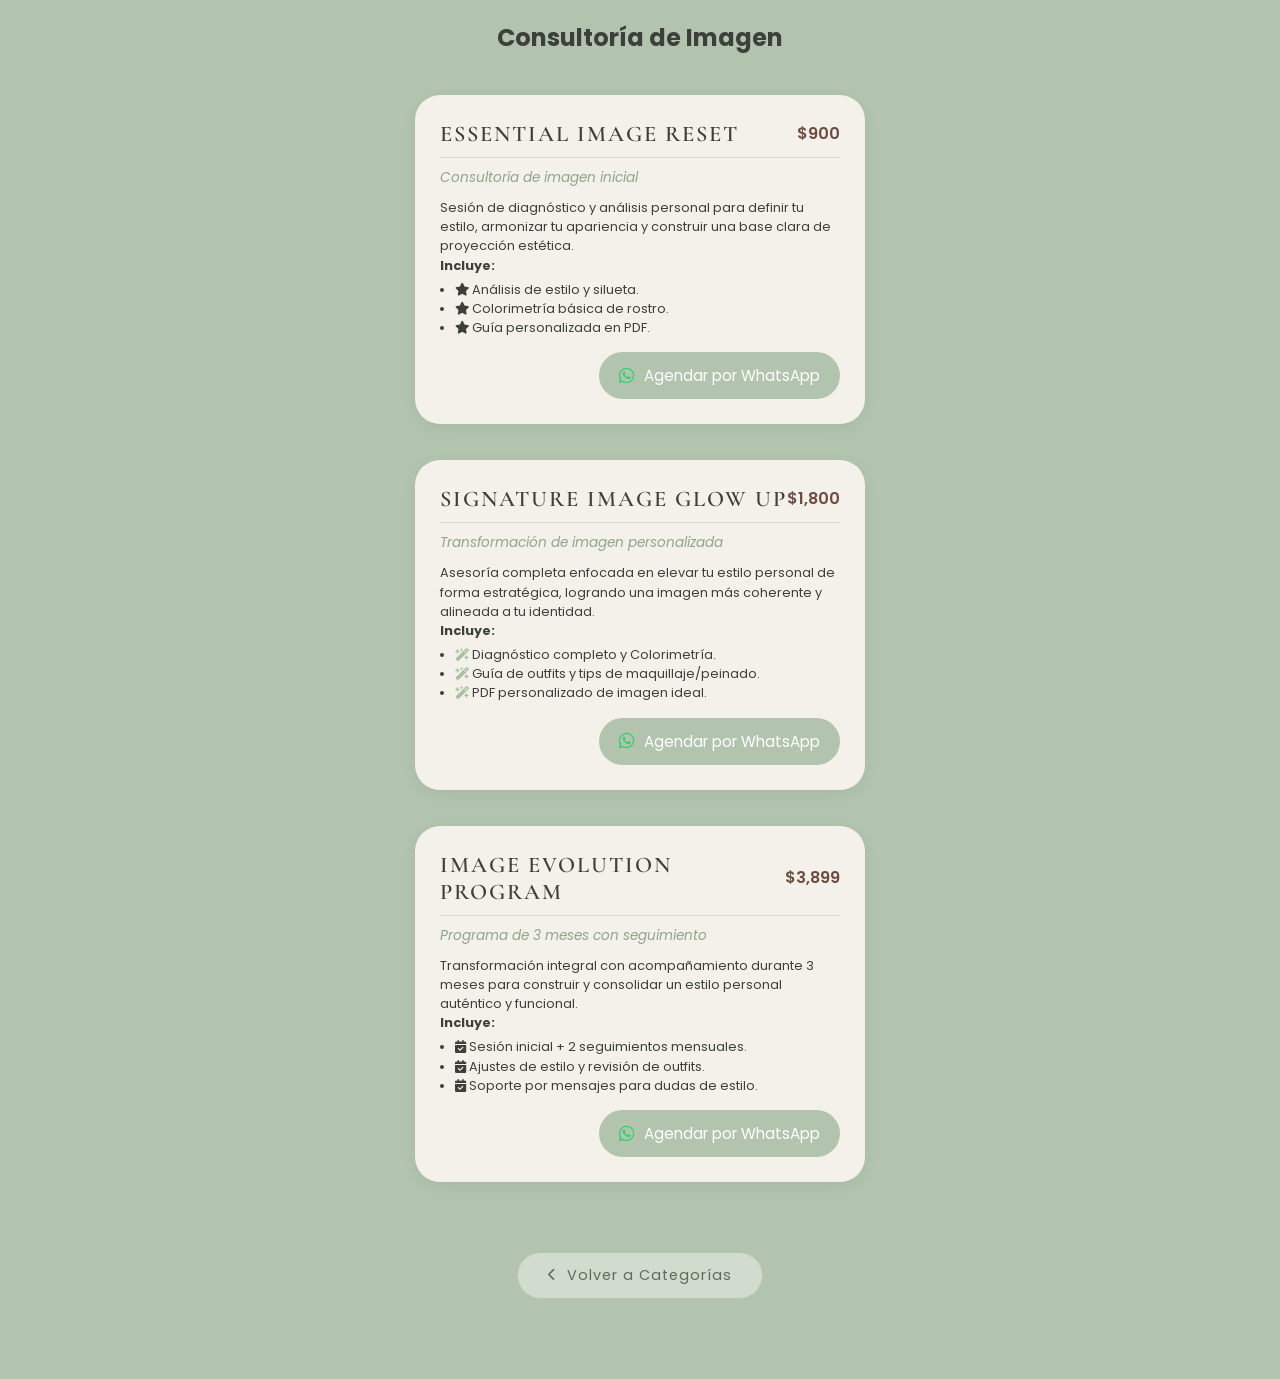
==== consultoria.html @ 10d69b69 "Creacion de pagina" ====
<!DOCTYPE html>
<html lang="es">
<head>
    <meta charset="UTF-8">
    <meta name="viewport" content="width=device-width, initial-scale=1.0">
    <title>Consultoría | Caroez</title>
    <link rel="stylesheet" href="caroez_design.css">
    <link rel="stylesheet" href="https://cdnjs.cloudflare.com/ajax/libs/font-awesome/6.5.1/css/all.min.css">
    <link href="https://fonts.googleapis.com/css2?family=Cormorant+Garamond:wght@600&family=Poppins:wght@300;400;600&display=swap" rel="stylesheet">
</head>
<body>

    <div class="container">
        <header class="profile">
            <h2 class="category-title">Consultoría de Imagen</h2>
        </header>

        <main class="links">
            
            <div class="service-card">
                <div class="service-header">
                    <span class="service-name">ESSENTIAL IMAGE RESET</span>
                    <span class="service-price">$900</span>
                </div>
                <p class="service-tagline">Consultoría de imagen inicial</p>
                <div class="service-details">
                    <p class="experiencia-text">Sesión de diagnóstico y análisis personal para definir tu estilo, armonizar tu apariencia y construir una base clara de proyección estética.</p>
                    <strong>Incluye:</strong>
                    <ul class="include-list">
                        <li><i class="fa-solid fa-star check-icon"></i> Análisis de estilo y silueta.</li>
                        <li><i class="fa-solid fa-star check-icon"></i> Colorimetría básica de rostro.</li>
                        <li><i class="fa-solid fa-star check-icon"></i> Guía personalizada en PDF.</li>
                    </ul>
                </div>
                <a href="https://wa.me/523318914439?text=Hola!%20Me%20interesa%20Essential%20Image%20Reset%20($900)" class="btn-book" target="_blank">
                    <i class="fa-brands fa-whatsapp"></i> Agendar por WhatsApp
                </a>
            </div>

            <div class="service-card">
                <div class="service-header">
                    <span class="service-name">SIGNATURE IMAGE GLOW UP</span>
                    <span class="service-price">$1,800</span>
                </div>
                <p class="service-tagline">Transformación de imagen personalizada</p>
                <div class="service-details">
                    <p class="experiencia-text">Asesoría completa enfocada en elevar tu estilo personal de forma estratégica, logrando una imagen más coherente y alineada a tu identidad.</p>
                    <strong>Incluye:</strong>
                    <ul class="include-list">
                        <li><i class="fa-solid fa-wand-magic-sparkles check-icon"></i> Diagnóstico completo y Colorimetría.</li>
                        <li><i class="fa-solid fa-wand-magic-sparkles check-icon"></i> Guía de outfits y tips de maquillaje/peinado.</li>
                        <li><i class="fa-solid fa-wand-magic-sparkles check-icon"></i> PDF personalizado de imagen ideal.</li>
                    </ul>
                </div>
                <a href="https://wa.me/523318914439?text=Hola!%20Me%20interesa%20Signature%20Image%20Glow%20Up%20($1,800)" class="btn-book" target="_blank">
                    <i class="fa-brands fa-whatsapp"></i> Agendar por WhatsApp
                </a>
            </div>

            <div class="service-card">
                <div class="service-header">
                    <span class="service-name">IMAGE EVOLUTION PROGRAM</span>
                    <span class="service-price">$3,899</span>
                </div>
                <p class="service-tagline">Programa de 3 meses con seguimiento</p>
                <div class="service-details">
                    <p class="experiencia-text">Transformación integral con acompañamiento durante 3 meses para construir y consolidar un estilo personal auténtico y funcional.</p>
                    <strong>Incluye:</strong>
                    <ul class="include-list">
                        <li><i class="fa-solid fa-calendar-check check-icon"></i> Sesión inicial + 2 seguimientos mensuales.</li>
                        <li><i class="fa-solid fa-calendar-check check-icon"></i> Ajustes de estilo y revisión de outfits.</li>
                        <li><i class="fa-solid fa-calendar-check check-icon"></i> Soporte por mensajes para dudas de estilo.</li>
                    </ul>
                </div>
                <a href="https://wa.me/523318914439?text=Hola!%20Me%20interesa%20Image%20Evolution%20Program%20($3,899)" class="btn-book" target="_blank">
                    <i class="fa-brands fa-whatsapp"></i> Agendar por WhatsApp
                </a>
            </div>

        </main>

        <footer class="footer-container">
         <a href="servicios.html" class="btn-back">
            <i class="fa-solid fa-chevron-left"></i> Volver a Categorías
        </a>
        </footer>
    </div>

</body>
</html>
---- caroez_design.css ----
:root {
    --verde-fondo: #b2c4ad;
    --beige-claro: #f4f1ea;
    --texto-oscuro: #3d403a;
    --blanco: #ffffff;
}

* {
    margin: 0;
    padding: 0;
    box-sizing: border-box;
}

body {
    background-color: var(--verde-fondo);
    font-family: 'Poppins', sans-serif;
    color: var(--texto-oscuro);
    display: flex;
    justify-content: center;
    align-items: flex-start;
    min-height: 100vh;
    padding: 20px 40px;
}

.container {
    width: 100%;
    max-width: 450px;
    text-align: center;
}

.profile {
    margin-bottom: 40px;
}

.logo-container {
    width: 120px;
    height: 120px;
    background-color: var(--blanco);
    border-radius: 50%;
    margin: 0 auto 20px;
    display: flex;
    justify-content: center;
    align-items: center;
    overflow: hidden;
    box-shadow: 0 4px 8px rgba(0, 0, 0, 0.1);
}

.logo {
    width: 100%;
    height: 100%;
    object-fit: cover;
    display: block;
}

h1 {
    font-family: 'Cormorant Garamond', serif;
    font-size: 2rem;
    letter-spacing: 4px;
    font-weight: 600;
}

.subtitle {
    font-size: 0.9rem;
    letter-spacing: 3px;
    margin-top: 5px;
    opacity: 0.8;
}

.links {
    display: flex;
    flex-direction: column;
    gap: 16px;
    width: 100%;
}

.link-card {
    background-color: var(--beige-claro);
    color: var(--texto-oscuro);
    text-decoration: none;
    padding: 18px 20px;
    border-radius: 50px;
    font-weight: 400;
    font-size: 1.1rem;
    transition: all 0.3s ease;
    display: flex;
    align-items: center;
    justify-content: center;
    position: relative;
    border: 1px solid transparent;
}

.link-card:hover {
    transform: scale(1.02);
    background-color: var(--blanco);
    border: 1px solid rgba(0,0,0,0.1);
}

.icon {
    font-size: 1.4rem;
    position: absolute;
    left: 20px;
    display: flex;
    align-items: center;
    justify-content: center;
    width: 30px;
}

.fa-whatsapp { 
    color: #25D366; 
}

.fa-instagram { 
    color: #E1306C; 
}

.fa-tiktok { 
    color: #000000; 
}

.social-icons {
    margin-top: 40px;
    display: flex;
    justify-content: center;
    gap: 20px;
}

.social-icons a {
    color: var(--texto-oscuro);
    text-decoration: none;
    font-size: 0.9rem;
    font-weight: 600;
}

.service-info {
    display: flex;
    justify-content: space-between;
    width: 70%; /* Ajusta según el ancho de tus botones */
    align-items: center;
}

.service-name {
    font-family: 'Cormorant Garamond', serif;
    font-size: 1.4rem;
    letter-spacing: 2px;
    font-weight: 600;
}

.service-price {
    font-weight: 600;
    color: #6d4c41; /* Tono café de tu imagen original */
}

.service-tagline {
    font-size: 0.85rem;
    font-style: italic;
    margin: 10px 0;
    color: #8fa689;
}

.service-details {
    font-size: 0.8rem;
    line-height: 1.5;
}

.service-details ul {
    margin: 5px 0 10px 15px;
    padding: 0;
}

.service-card {
    background-color: var(--beige-claro);
    border-radius: 25px;
    padding: 25px;
    margin-bottom: 20px;
    text-align: left;
    color: var(--texto-oscuro);
    box-shadow: 0 4px 15px rgba(0,0,0,0.05);
}

.service-header {
    display: flex;
    justify-content: space-between;
    align-items: center;
    border-bottom: 1px solid rgba(0,0,0,0.1);
    padding-bottom: 10px;
}

.benefits {
    font-size: 0.75rem;
    border-top: 1px dashed rgba(0,0,0,0.1);
    padding-top: 10px;
}

.btn-book {
    display: flex; /* Esto alinea el icono y el texto */
    align-items: center;
    justify-content: center;
    text-align: center;
    background-color: var(--verde-fondo); /* Asegúrate de tener esta variable definida */
    color: white;
    text-decoration: none;
    padding: 12px 20px;
    margin-top: 15px;
    border-radius: 50px;
    font-size: 0.95rem;
    transition: 0.3s ease;
    gap: 10px; /* Espacio entre el icono y el texto */
    width: fit-content; /* El botón se ajusta al texto */
    margin-left: auto; /* Lo empuja a la derecha */
}

.btn-book i {
    font-size: 1.1rem; /* Un poco más grande el icono de WA */
}

.btn-book:hover {
    filter: brightness(0.9);
    transform: scale(1.02);
}

.btn-back {
    display: flex;
    align-items: center;
    gap: 10px;
    background-color: rgba(255, 255, 255, 0.4); /* Blanco traslúcido muy sutil */
    color: #5d6d59; /* Un verde oliva oscuro para el texto */
    text-decoration: none;
    padding: 12px 30px;
    border-radius: 50px;
    font-family: 'Poppins', sans-serif;
    font-size: 0.9rem;
    font-weight: 400;
    letter-spacing: 1px;
    border: 1px solid rgba(93, 109, 89, 0.2);
    transition: all 0.3s ease;
}

.btn-back:hover {
    background-color: #f4f1ea; /* El beige claro de tus tarjetas */
    color: #6d4c41; /* El café de tus precios */
    transform: translateY(-2px);
    box-shadow: 0 4px 10px rgba(0,0,0,0.05);
}

.btn-back i {
    font-size: 0.8rem;
}

.fa-wand-magic-sparkles, .fa-gem, .fa-arrow-up-right-dots, .fa-hourglass-half {
    color: #A8C0A0;
}

.footer-container {
    margin-top: 50px;
    padding-bottom: 60px;
    display: flex;
    justify-content: center;
}
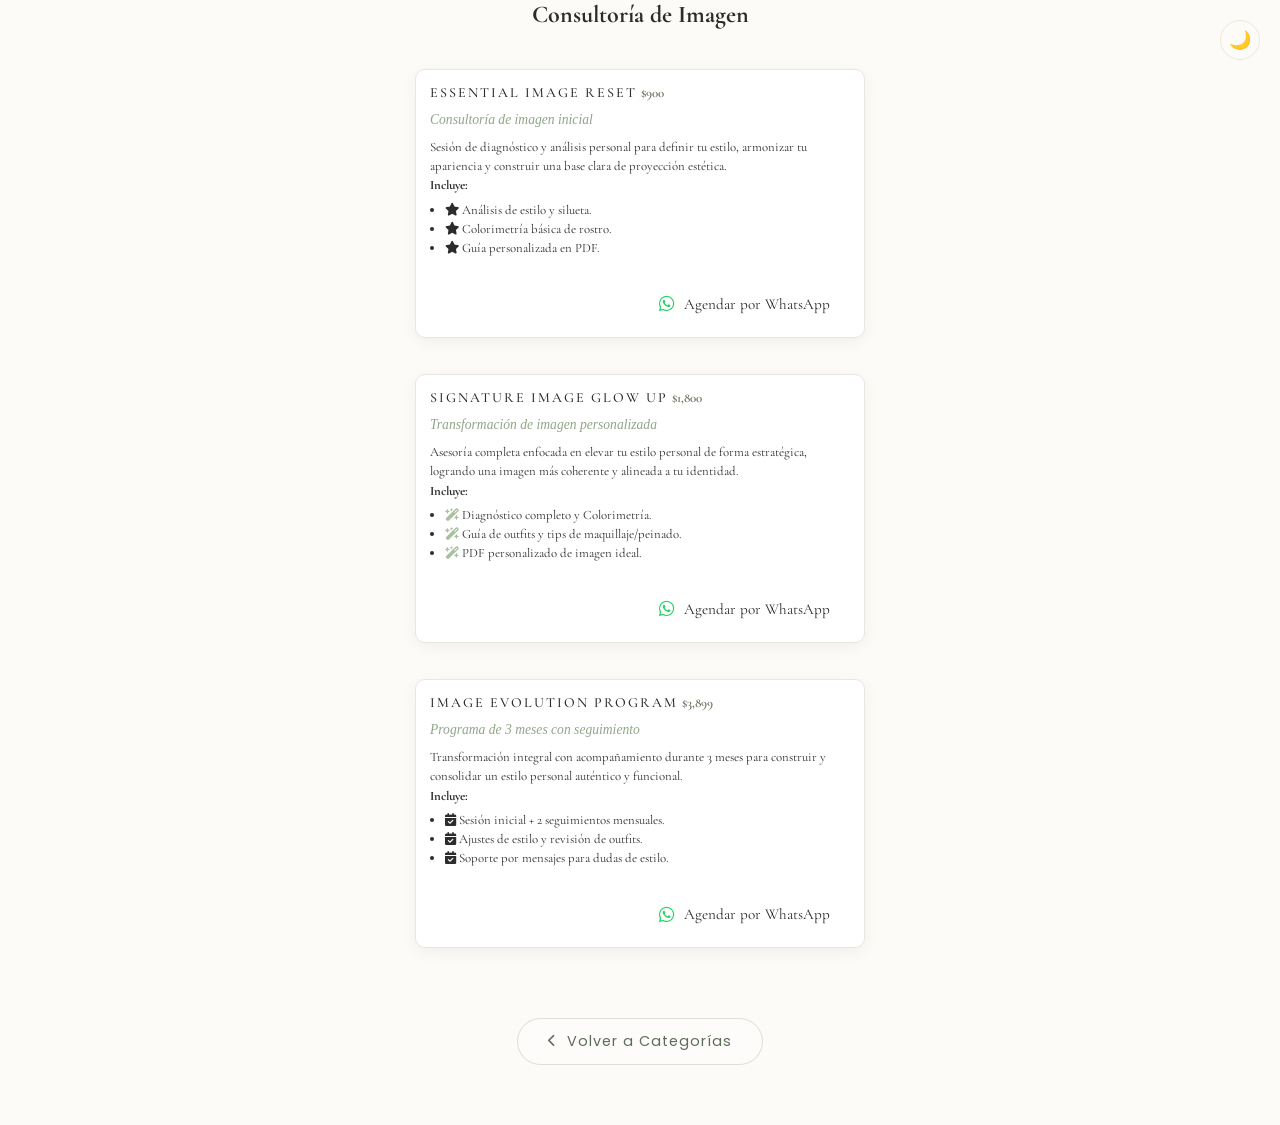
==== commit e7bf8b6a: "Cambio total de pagina Se rediseno por completo la pagina conforme a las instrucciones del cliente" ====
--- a/consultoria.html
+++ b/consultoria.html
@@ -4,11 +4,17 @@
     <meta charset="UTF-8">
     <meta name="viewport" content="width=device-width, initial-scale=1.0">
     <title>Consultoría | Caroez</title>
+    <link rel="icon" type="image/jpg" href="logo3.jpg">
+    <link rel="apple-touch-icon" href="logo3.jpg">
     <link rel="stylesheet" href="caroez_design.css">
     <link rel="stylesheet" href="https://cdnjs.cloudflare.com/ajax/libs/font-awesome/6.5.1/css/all.min.css">
     <link href="https://fonts.googleapis.com/css2?family=Cormorant+Garamond:wght@600&family=Poppins:wght@300;400;600&display=swap" rel="stylesheet">
 </head>
 <body>
+
+    <button id="darkModeToggle" style="position: fixed; top: 20px; right: 20px; background: none; border: 1px solid var(--border-color); border-radius: 50%; width: 40px; height: 40px; cursor: pointer; font-size: 18px; display: flex; align-items: center; justify-content: center; z-index: 1000;">
+        <span id="darkModeIcon">🌙</span>
+    </button>
 
     <div class="container">
         <header class="profile">
@@ -85,6 +91,6 @@
         </a>
         </footer>
     </div>
-
+    <script src="script.js"></script>
 </body>
 </html>
--- a/caroez_design.css
+++ b/caroez_design.css
@@ -1,8 +1,21 @@
 :root {
-    --verde-fondo: #b2c4ad;
-    --beige-claro: #f4f1ea;
-    --texto-oscuro: #3d403a;
-    --blanco: #ffffff;
+    --bg-color: #fdfbf7;        /* Fondo cálido suave */
+    --card-bg: #ffffff;         /* Fondo de tarjetas */
+    --text-color: #2c2c2c;      /* Texto principal */
+    --text-muted: #6b705c;      /* Subtítulos */
+    --border-color: #eae5df;    /* Bordes y líneas */
+    --btn-bg: #1a1a1a;          /* Botones principales */
+    --btn-text: #ffffff;
+}
+
+body.dark-mode {
+    --bg-color: #121212;        /* Fondo negro elegante para la noche */
+    --card-bg: #1e1e1e;         /* Tarjetas en gris oscuro */
+    --text-color: #f3f3f3;      /* Texto blanco suave */
+    --text-muted: #a0a0a0;      /* Subtítulos más claros */
+    --border-color: #333333;    /* Bordes sutiles oscuros */
+    --btn-bg: #ffffff;          /* Botones blancos en modo oscuro */
+    --btn-text: #121212;
 }
 
 * {
@@ -12,14 +25,45 @@
 }
 
 body {
-    background-color: var(--verde-fondo);
-    font-family: 'Poppins', sans-serif;
-    color: var(--texto-oscuro);
+    background-color: var(--bg-color); /* Un beige muy claro y elegante */
+    font-family: 'Cormorant Garamond', serif; /* Tipografía elegante y sofisticada */
+    margin: 0;
+    color: var(--text-color); /* Un gris oscuro para el texto, más suave que el negro puro */
+    transition: background-color 0.3s ease, color 0.3s ease;
     display: flex;
     justify-content: center;
     align-items: flex-start;
     min-height: 100vh;
-    padding: 20px 40px;
+    padding: 0;
+}
+
+.button, .menu-option, .categoria-btn {
+    background-color: #fcfaf7; /* Un blanco hueso muy sutil para suavizar */
+    color: #7d0b59; /* El texto interno lleva el morado del logo */
+    border: none;
+    padding: 15px 30px;
+    margin: 12px auto;
+    border-radius: 30px; /* Bordes redondeados premium */
+    display: flex;
+    align-items: center;
+    justify-content: center;
+    font-weight: 500;
+    text-decoration: none;
+    box-shadow: 0 4px 10px rgba(0, 0, 0, 0.15);
+    transition: all 0.3s ease;
+    width: 85%;
+    max-width: 400px;
+}
+
+.precio, .duracion, .acento-marca {
+    color: #b1d235; /* Este es el verde lima sutil de las líneas de tu logo, ¡resaltará increíble sobre el morado! */
+    font-weight: bold;
+}
+
+.button:hover, .menu-option:hover, .categoria-btn:hover {
+    transform: translateY(-2px);
+    box-shadow: 0 6px 15px rgba(0, 0, 0, 0.25);
+    background-color: #ffffff;
 }
 
 .container {
@@ -52,11 +96,29 @@
     display: block;
 }
 
-h1 {
-    font-family: 'Cormorant Garamond', serif;
-    font-size: 2rem;
-    letter-spacing: 4px;
-    font-weight: 600;
+h1, h2, h3 {
+    color: var(--text-color);
+    text-align: center;
+}
+
+.header-section img, 
+header img, 
+.logo-servicios {
+    width: 130px;
+    height: 130px;
+    border-radius: 50%;
+    object-fit: cover; /* Evita que la imagen se distorsione */
+    display: block;
+    margin: 0 auto 15px auto; /* Lo mantiene centrado */
+}
+
+.card-servicio {
+    background-color: rgba(255, 255, 255, 0.07); /* Un fondo blanco ultra transparente para separar los servicios sin perder el fondo morado */
+    border: 1px solid rgba(255, 255, 255, 0.15);
+    border-radius: 15px;
+    padding: 20px;
+    margin: 15px auto;
+    max-width: 500px;
 }
 
 .subtitle {
@@ -147,7 +209,7 @@
 
 .service-price {
     font-weight: 600;
-    color: #6d4c41; /* Tono café de tu imagen original */
+    color: var(--text-color); /* Tono café de tu imagen original */
 }
 
 .service-tagline {
@@ -176,7 +238,7 @@
     color: var(--texto-oscuro);
     box-shadow: 0 4px 15px rgba(0,0,0,0.05);
 }
-
+H1
 .service-header {
     display: flex;
     justify-content: space-between;
@@ -197,7 +259,7 @@
     justify-content: center;
     text-align: center;
     background-color: var(--verde-fondo); /* Asegúrate de tener esta variable definida */
-    color: white;
+    color: var(--text-color);
     text-decoration: none;
     padding: 12px 20px;
     margin-top: 15px;
@@ -255,4 +317,169 @@
     padding-bottom: 60px;
     display: flex;
     justify-content: center;
+}
+
+/* --- Estilos para la sección de Citas --- */
+.booking-container {
+    width: 100%;
+    max-width: 480px;
+    padding: 30px;
+    background-color: var(--card-bg);
+    border-radius: 12px;
+    border: 1px solid var(--border-color);
+    box-shadow: 0 4px 20px rgba(0, 0, 0, 0.04);
+    box-sizing: border-box;
+}
+
+.form-group {
+    margin-bottom: 18px;
+    text-align: left;
+}
+
+.form-group label {
+    display: block;
+    margin-bottom: 6px;
+    font-weight: 500;
+    color: #333333; /* Gris oscuro para los labels */
+}
+
+.form-group input, 
+.form-group select {
+    width: 100%;
+    padding: 12px;
+    border-radius: 8px;
+    border: 1px solid var(--border-color);
+    background-color: var(--card-bg);
+    color: var(--text-color);
+    font-size: 15px;
+    box-sizing: border-box;
+}
+
+.form-group input, 
+.form-group select,
+.form-group textarea {
+    font-family: 'Cormorant Garamond', serif; /* O la fuente principal que use tu proyecto */
+    font-size: 16px; /* Asegura un tamaño cómodo de lectura */
+    color: var(--text-color);
+}
+
+.btn-confirmar {
+    width: 100%;
+    background-color: var(--btn-bg);
+    color: var(--btn-text);
+    font-weight: bold;
+    padding: 14px;
+    border: none;
+    border-radius: 25px;
+    cursor: pointer;
+    font-size: 16px;
+    transition: all 0.3s ease;
+    margin-top: 10px;
+}
+
+.btn-confirmar:hover {
+    background-color: #333333;
+    transform: translateY(-2px);
+}
+
+.main-booking-wrapper {
+    display: flex;
+    flex-direction: column;
+    align-items: center;
+    justify-content: center;
+    padding: 30px 20px;
+    box-sizing: border-box;
+}
+
+.header-section {
+    text-align: center;
+    margin-bottom: 25px;
+}
+
+.logo-citas {
+    width: 110px;
+    height: 110px;
+    border-radius: 50%;
+    object-fit: cover;
+    margin-bottom: 12px;
+    box-shadow: 0 4px 10px rgba(0, 0, 0, 0.05);
+}
+
+.header-section h1 {
+    font-size: 28px;
+    color: var(--text-color);
+    margin: 5px 0;
+}
+
+.sub-title-atelier {
+    color: #6b705c; /* Un tono neutro elegante acorde al lujo silencioso */
+    font-weight: 500;
+    font-size: 16px;
+    letter-spacing: 1px;
+    margin: 0;
+}
+
+.services-category-title {
+    font-size: 14px;
+    font-weight: 600;
+    text-transform: uppercase;
+    letter-spacing: 1.5px;
+    color: var(--text-muted);
+    margin: 18px 0 10px 0;
+}
+
+.service-options-grid {
+    display: grid;
+    grid-template-columns: repeat(auto-fill, minmax(140px, 1fr));
+    gap: 10px;
+}
+
+.service-card {
+    background-color: var(--card-bg);
+    border: 1px solid var(--border-color);
+    border-radius: 10px;
+    padding: 12px 14px;
+    cursor: pointer;
+    display: flex;
+    flex-direction: column;
+    justify-content: space-between;
+    transition: all 0.25s ease;
+    user-select: none;
+}
+
+.service-card:hover {
+    border-color: var(--text-color);
+    transform: translateY(-2px);
+}
+
+.service-card.selected {
+    background-color: var(--btn-bg);
+    color: var(--btn-text);
+    border-color: var(--btn-bg);
+    box-shadow: 0 4px 12px rgba(0,0,0,0.1);
+}
+
+.service-card.selected .service-name,
+.service-card.selected .service-price {
+    color: var(--btn-text) !important;
+}
+
+.service-name {
+    font-size: 14px;
+    font-weight: 500;
+    margin-bottom: 6px;
+    color: var(--text-color);
+    line-height: 1.2;
+}
+
+.service-price {
+    font-size: 13px;
+    font-weight: 600;
+    color: var(--text-muted);
+}
+
+#mensaje-status {
+    margin-top: 15px;
+    font-weight: bold;
+    font-size: 15px;
 }
